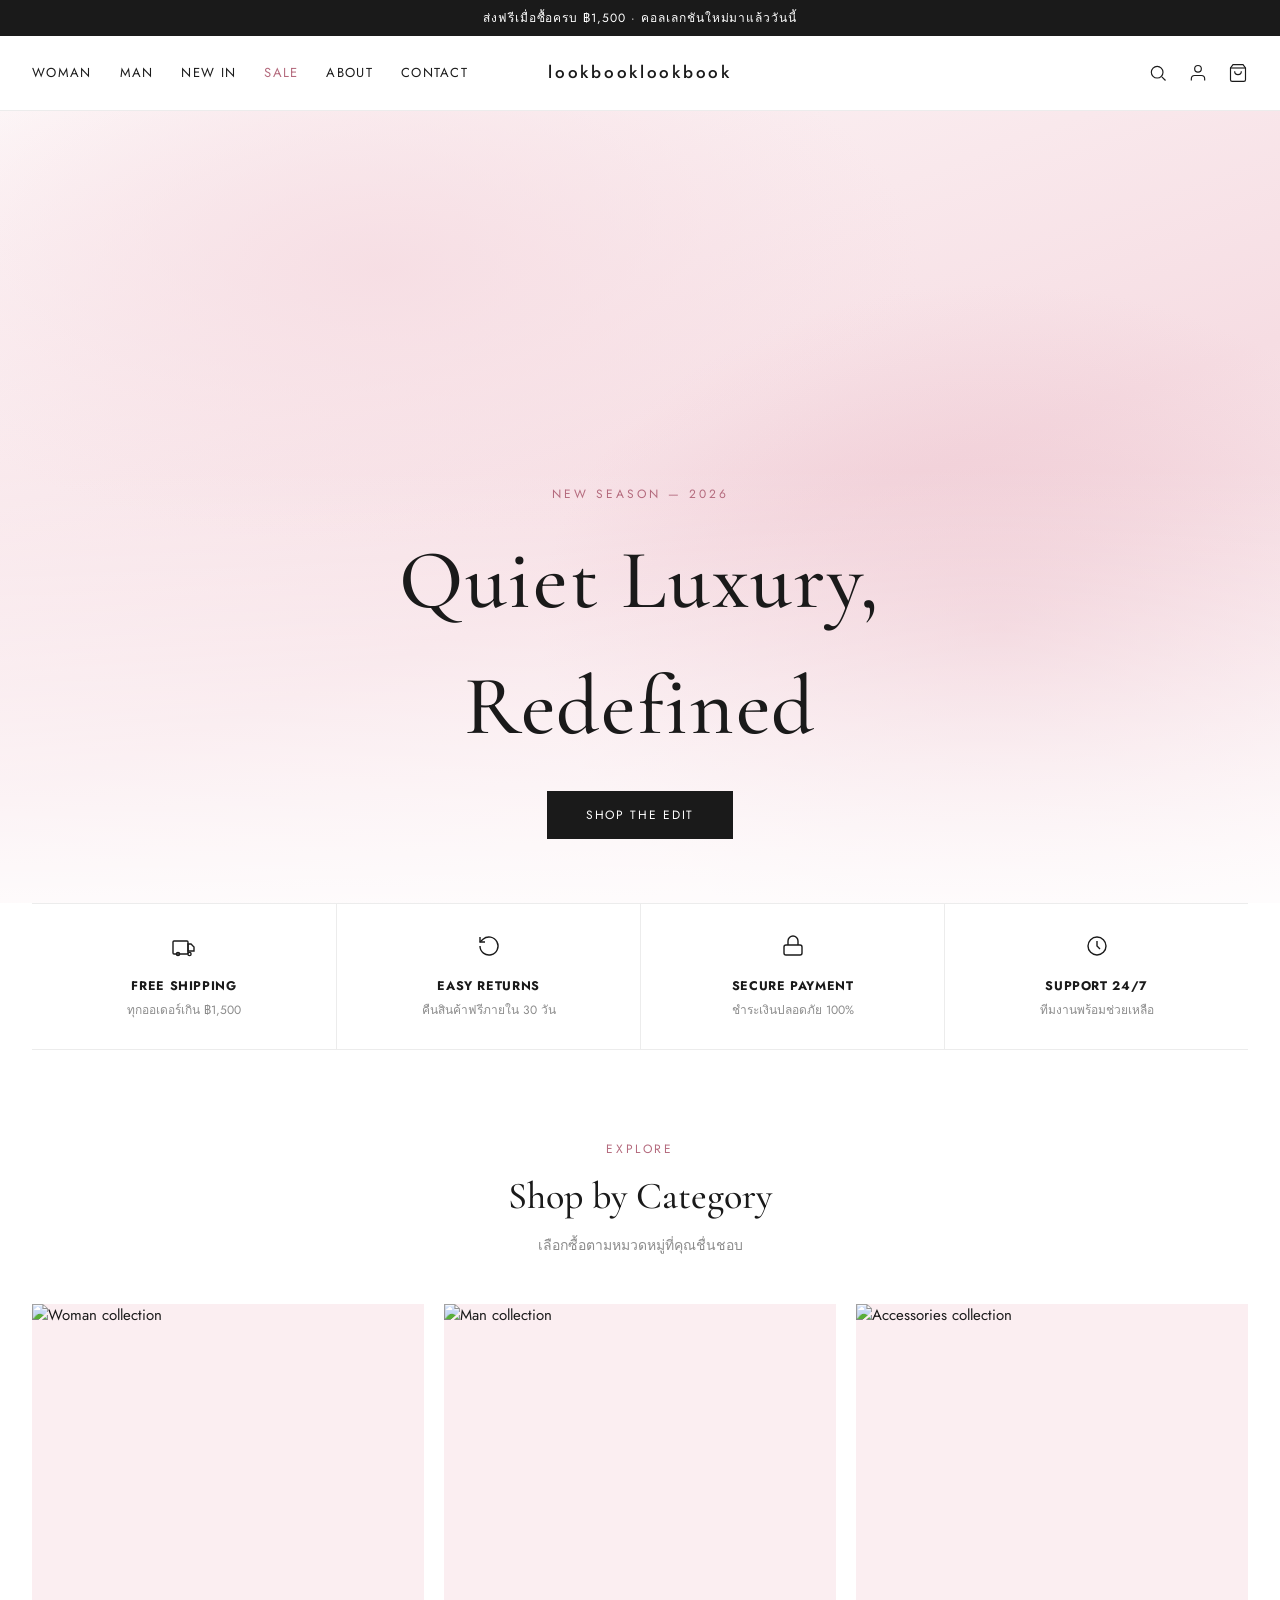
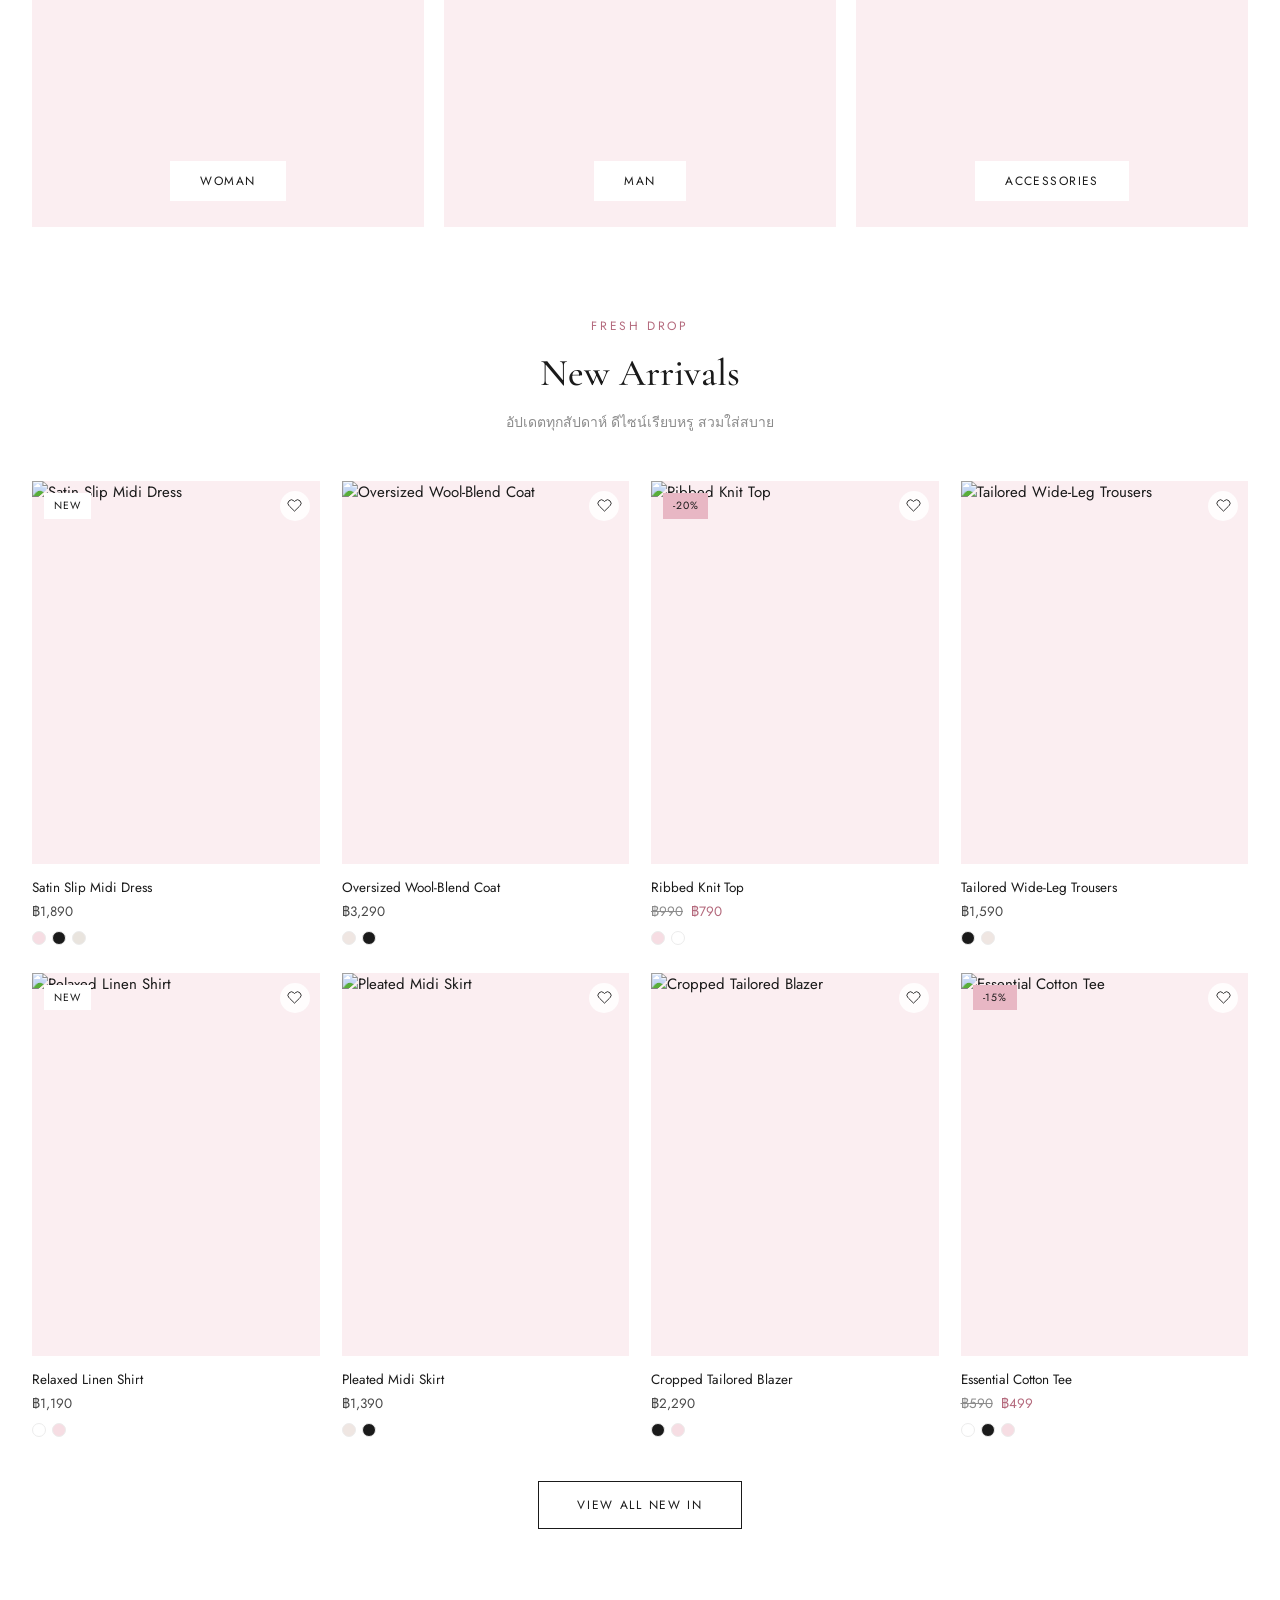
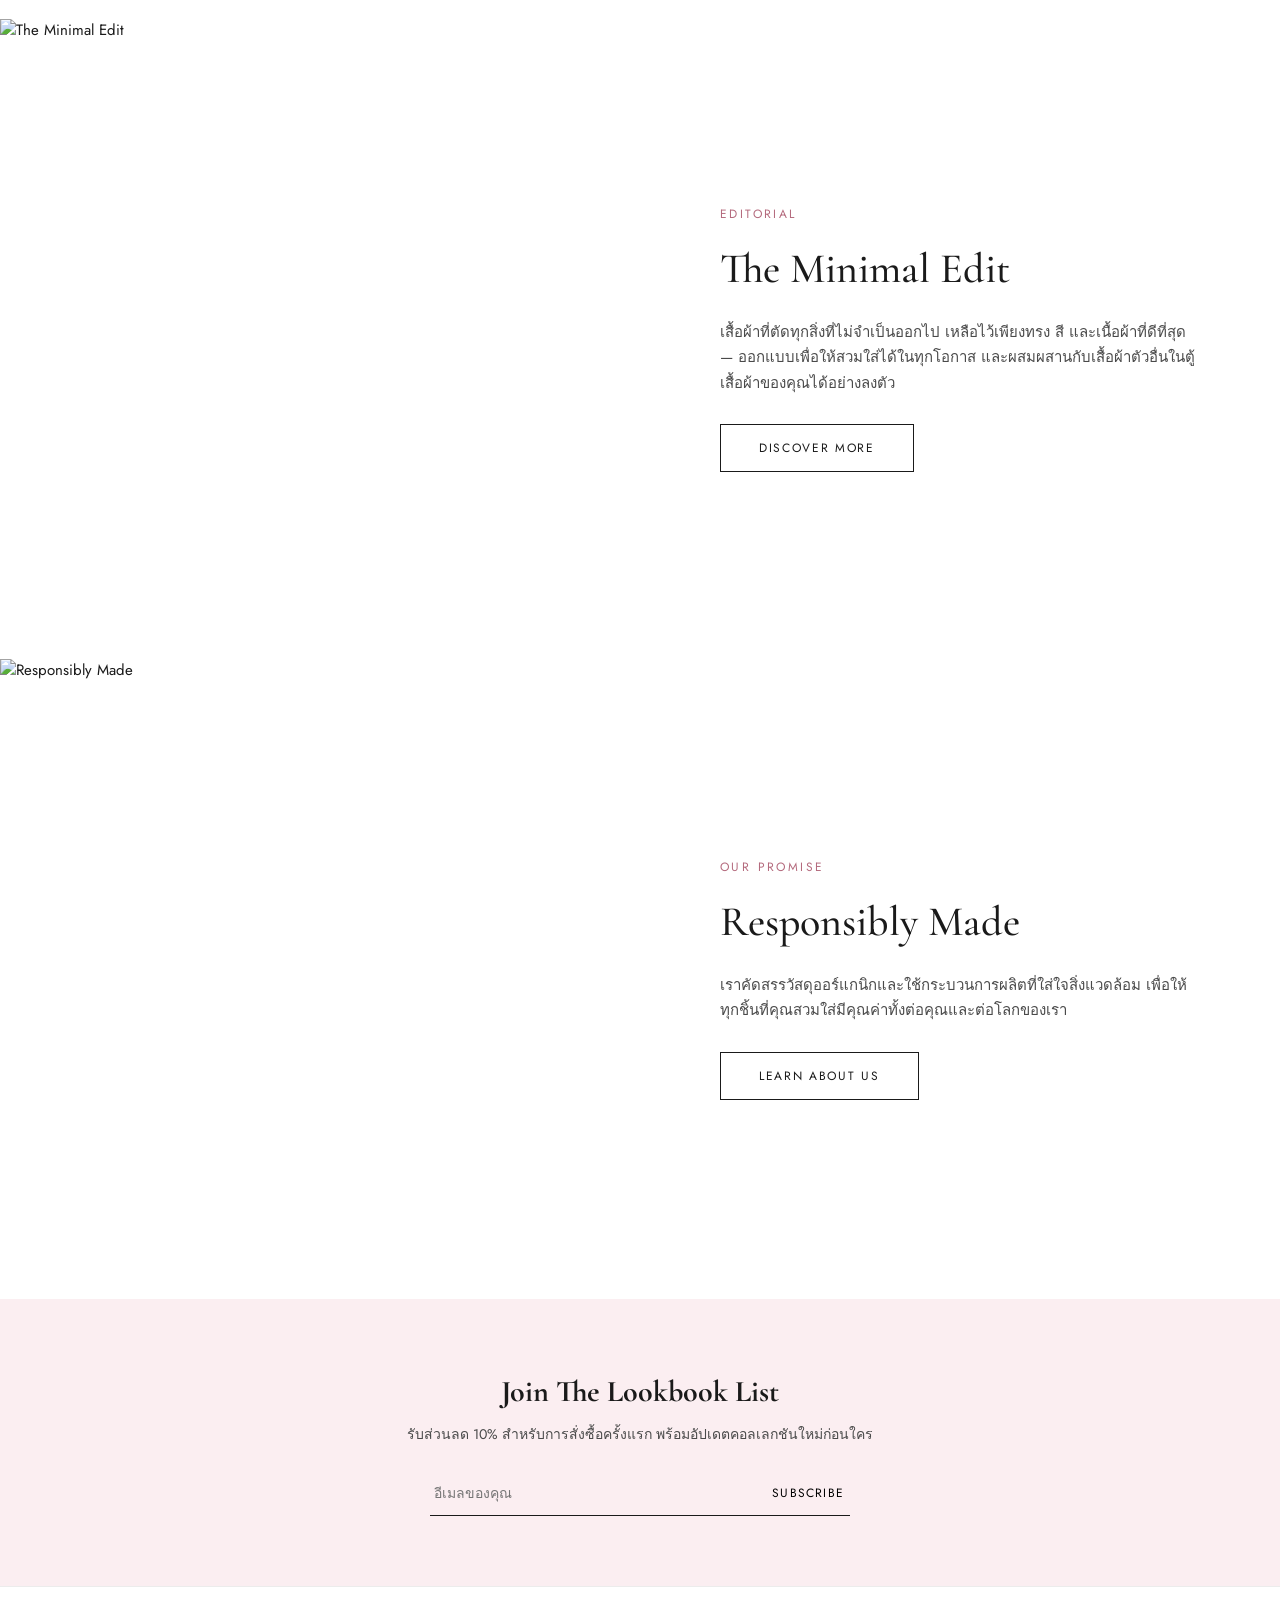
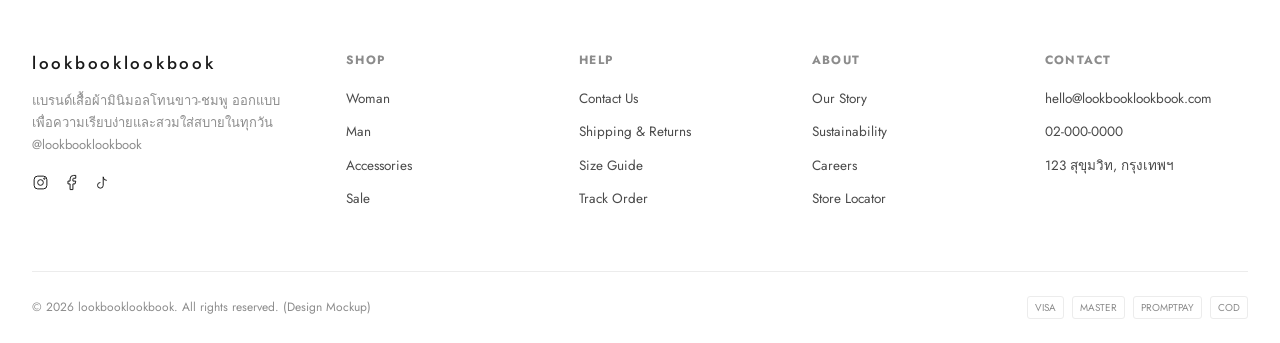
==== index.html @ 577a35c1 "lookbooklookbook — minimal white/pink storefront mockup หน้าแรก, รายการสินค้าพร้อมตัวกรอง, รายละเอีย" ====
<!DOCTYPE html>
<html lang="th">
<head>
<meta charset="UTF-8">
<meta name="viewport" content="width=device-width, initial-scale=1.0">
<title>lookbooklookbook — Effortless Minimal Fashion</title>
<meta name="description" content="lookbooklookbook — เสื้อผ้ามินิมอล โทนขาว-ชมพู แรงบันดาลใจจากดีไซน์ระดับโลก คอลเลกชันใหม่ทุกฤดูกาล">
<link rel="icon" href="data:image/svg+xml,<svg xmlns=%22http://www.w3.org/2000/svg%22 viewBox=%220 0 100 100%22><text y=%22.9em%22 font-size=%2290%22>🌸</text></svg>">
<link rel="preconnect" href="https://fonts.googleapis.com">
<link rel="preconnect" href="https://fonts.gstatic.com" crossorigin>
<link href="https://fonts.googleapis.com/css2?family=Cormorant+Garamond:wght@500;600&family=Jost:wght@300;400;500;600&display=swap" rel="stylesheet">
<link rel="stylesheet" href="css/style.css">
</head>
<body>

<div data-layout-header></div>

<!-- ================= HERO ================= -->
<section class="hero">
  <div class="hero-media"></div>
  <div class="hero-content container">
    <div class="hero-eyebrow">New Season — 2026</div>
    <h1 class="hero-title">Quiet Luxury,<br>Redefined</h1>
    <a href="shop.html?cat=new" class="btn btn-fill">Shop The Edit</a>
  </div>
</section>

<!-- ================= TRUST STRIP ================= -->
<div class="container">
  <div class="trust-strip">
    <div class="trust-item">
      <svg class="icon" viewBox="0 0 24 24"><rect x="1" y="7" width="15" height="13" rx="1"/><path d="M16 10h3l3 3v4h-6z"/><circle cx="6" cy="20" r="1.6"/><circle cx="17.5" cy="20" r="1.6"/></svg>
      <h5>Free Shipping</h5>
      <p>ทุกออเดอร์เกิน ฿1,500</p>
    </div>
    <div class="trust-item">
      <svg class="icon" viewBox="0 0 24 24"><path d="M3 12a9 9 0 1 0 3-6.7L3 8"/><path d="M3 3v5h5"/></svg>
      <h5>Easy Returns</h5>
      <p>คืนสินค้าฟรีภายใน 30 วัน</p>
    </div>
    <div class="trust-item">
      <svg class="icon" viewBox="0 0 24 24"><rect x="3" y="11" width="18" height="10" rx="2"/><path d="M7 11V7a5 5 0 0 1 10 0v4"/></svg>
      <h5>Secure Payment</h5>
      <p>ชำระเงินปลอดภัย 100%</p>
    </div>
    <div class="trust-item">
      <svg class="icon" viewBox="0 0 24 24"><circle cx="12" cy="12" r="9"/><path d="M12 7v5l3 3"/></svg>
      <h5>Support 24/7</h5>
      <p>ทีมงานพร้อมช่วยเหลือ</p>
    </div>
  </div>
</div>

<!-- ================= CATEGORY TILES ================= -->
<section class="section">
  <div class="container">
    <div class="section-head">
      <div class="eyebrow">Explore</div>
      <h2>Shop by Category</h2>
      <p>เลือกซื้อตามหมวดหมู่ที่คุณชื่นชอบ</p>
    </div>
    <div class="tiles">
      <a href="shop.html?cat=woman" class="tile">
        <img src="https://placehold.co/700x900/fbeef1/1a1a1a?text=WOMAN" alt="Woman collection">
        <div class="tile-label"><span>Woman</span></div>
      </a>
      <a href="shop.html?cat=man" class="tile">
        <img src="https://placehold.co/700x900/f2f2f2/1a1a1a?text=MAN" alt="Man collection">
        <div class="tile-label"><span>Man</span></div>
      </a>
      <a href="shop.html?cat=accessories" class="tile">
        <img src="https://placehold.co/700x900/f6dde3/1a1a1a?text=ACCESSORIES" alt="Accessories collection">
        <div class="tile-label"><span>Accessories</span></div>
      </a>
    </div>
  </div>
</section>

<!-- ================= NEW ARRIVALS ================= -->
<section class="section" style="padding-top:0;">
  <div class="container">
    <div class="section-head">
      <div class="eyebrow">Fresh Drop</div>
      <h2>New Arrivals</h2>
      <p>อัปเดตทุกสัปดาห์ ดีไซน์เรียบหรู สวมใส่สบาย</p>
    </div>
    <div class="grid" data-home-grid></div>
    <div style="text-align:center; margin-top:44px;">
      <a href="shop.html?cat=new" class="btn">View All New In</a>
    </div>
  </div>
</section>

<!-- ================= EDITORIAL SPLIT ================= -->
<section class="split">
  <img src="https://placehold.co/900x1200/fbeef1/1a1a1a?text=The+Minimal+Edit" alt="The Minimal Edit">
  <div class="split-text">
    <div class="eyebrow">Editorial</div>
    <h2>The Minimal Edit</h2>
    <p>เสื้อผ้าที่ตัดทุกสิ่งที่ไม่จำเป็นออกไป เหลือไว้เพียงทรง สี และเนื้อผ้าที่ดีที่สุด — ออกแบบเพื่อให้สวมใส่ได้ในทุกโอกาส และผสมผสานกับเสื้อผ้าตัวอื่นในตู้เสื้อผ้าของคุณได้อย่างลงตัว</p>
    <a href="shop.html?cat=bestsellers" class="btn">Discover More</a>
  </div>
</section>

<section class="split reverse">
  <img src="https://placehold.co/900x1200/f2f2f2/1a1a1a?text=Responsibly+Made" alt="Responsibly Made">
  <div class="split-text">
    <div class="eyebrow">Our Promise</div>
    <h2>Responsibly Made</h2>
    <p>เราคัดสรรวัสดุออร์แกนิกและใช้กระบวนการผลิตที่ใส่ใจสิ่งแวดล้อม เพื่อให้ทุกชิ้นที่คุณสวมใส่มีคุณค่าทั้งต่อคุณและต่อโลกของเรา</p>
    <a href="about.html" class="btn">Learn About Us</a>
  </div>
</section>

<div data-layout-footer></div>

<script src="js/products.js"></script>
<script src="js/layout.js"></script>
<script src="js/main.js"></script>
<script>
  document.querySelector('[data-home-grid]').innerHTML =
    PRODUCTS.slice(0, 8).map(productCardHTML).join('');
</script>
</body>
</html>
---- css/style.css ----
/* ============================================
   MUSE — minimal clothing store (Zara-inspired)
   Palette: white / blush pink, minimal type
   ============================================ */

:root {
  --white: #ffffff;
  --ink: #1a1a1a;
  --ink-soft: #4a4a4a;
  --gray: #8c8c8c;
  --line: #ececec;
  --blush: #f6dde3;
  --blush-soft: #fbeef1;
  --blush-deep: #e8b7c4;
  --blush-text: #b46a7d;
  --max: 1440px;

  --font: 'Jost', 'Helvetica Neue', Arial, sans-serif;
  --font-serif: 'Cormorant Garamond', Georgia, serif;
}

* { box-sizing: border-box; margin: 0; padding: 0; }

html { scroll-behavior: smooth; }

body {
  font-family: var(--font);
  color: var(--ink);
  background: var(--white);
  -webkit-font-smoothing: antialiased;
  font-size: 15px;
  line-height: 1.5;
}

a { color: inherit; text-decoration: none; }
ul { list-style: none; }
img { max-width: 100%; display: block; }
button { font-family: inherit; cursor: pointer; border: none; background: none; }
input { font-family: inherit; }

.container {
  max-width: var(--max);
  margin: 0 auto;
  padding: 0 32px;
}

/* ---------- Announcement bar ---------- */
.announce {
  background: var(--ink);
  color: var(--white);
  text-align: center;
  font-size: 12px;
  letter-spacing: 0.08em;
  padding: 9px 12px;
  text-transform: uppercase;
}

/* ---------- Header ---------- */
.header {
  position: sticky;
  top: 0;
  z-index: 100;
  background: var(--white);
  border-bottom: 1px solid var(--line);
}

.header-inner {
  max-width: var(--max);
  margin: 0 auto;
  padding: 0 32px;
  display: grid;
  grid-template-columns: 1fr auto 1fr;
  align-items: center;
  height: 74px;
}

.nav-main {
  display: flex;
  gap: 28px;
}

.nav-main > li { position: relative; }

.nav-main a.nav-link {
  font-size: 13px;
  letter-spacing: 0.1em;
  text-transform: uppercase;
  padding: 8px 0;
  display: inline-block;
  position: relative;
}

.nav-main a.nav-link::after {
  content: '';
  position: absolute;
  left: 0; right: 0; bottom: 2px;
  height: 1px;
  background: var(--ink);
  transform: scaleX(0);
  transition: transform .25s ease;
}

.nav-main a.nav-link:hover::after { transform: scaleX(1); }

.logo {
  font-family: var(--font);
  font-size: 17px;
  letter-spacing: 0.16em;
  text-align: center;
  font-weight: 500;
  text-transform: lowercase;
  white-space: nowrap;
}

.header-icons {
  display: flex;
  justify-content: flex-end;
  align-items: center;
  gap: 20px;
}

.header-icons button, .header-icons a {
  display: flex;
  align-items: center;
  position: relative;
}

.icon { width: 20px; height: 20px; stroke: var(--ink); fill: none; stroke-width: 1.4; }

.bag-count {
  position: absolute;
  top: -7px; right: -9px;
  background: var(--blush-deep);
  color: var(--ink);
  font-size: 10px;
  width: 16px; height: 16px;
  border-radius: 50%;
  display: flex; align-items: center; justify-content: center;
  font-weight: 600;
}

.hamburger { display: none; }

/* Mega menu */
.mega {
  position: absolute;
  top: 100%;
  left: 50%;
  transform: translateX(-50%);
  background: var(--white);
  border: 1px solid var(--line);
  border-top: none;
  box-shadow: 0 12px 24px rgba(0,0,0,0.05);
  padding: 28px 36px;
  min-width: 480px;
  display: none;
  gap: 40px;
  grid-template-columns: repeat(2, auto);
}

.nav-main > li:hover .mega { display: grid; }

.mega-col h4 {
  font-size: 11px;
  letter-spacing: 0.12em;
  color: var(--gray);
  margin-bottom: 14px;
  text-transform: uppercase;
}

.mega-col li { margin-bottom: 10px; }
.mega-col a { font-size: 13.5px; }
.mega-col a:hover { color: var(--blush-text); }

/* ---------- Mobile nav drawer ---------- */
.drawer-overlay {
  position: fixed; inset: 0;
  background: rgba(0,0,0,0.35);
  z-index: 200;
  opacity: 0; pointer-events: none;
  transition: opacity .3s ease;
}
.drawer-overlay.open { opacity: 1; pointer-events: auto; }

.drawer {
  position: fixed; top: 0; left: 0; bottom: 0;
  width: 300px;
  background: var(--white);
  z-index: 201;
  transform: translateX(-100%);
  transition: transform .3s ease;
  padding: 24px;
  overflow-y: auto;
}
.drawer.open { transform: translateX(0); }

.drawer-close { float: right; font-size: 22px; }

.drawer h3 {
  font-size: 15px;
  letter-spacing: 0.1em;
  text-transform: uppercase;
  margin: 22px 0 10px;
}
.drawer a { display: block; padding: 8px 0; font-size: 14px; }
.drawer .drawer-sub a { padding-left: 12px; color: var(--ink-soft); font-size: 13px; }

/* ---------- Hero ---------- */
.hero {
  position: relative;
  height: 88vh;
  min-height: 560px;
  background: linear-gradient(180deg, var(--blush-soft) 0%, var(--white) 100%);
  display: flex;
  align-items: flex-end;
  overflow: hidden;
}

.hero-media {
  position: absolute; inset: 0;
  background:
    radial-gradient(ellipse 60% 50% at 30% 20%, rgba(246,221,227,0.9), transparent 70%),
    radial-gradient(ellipse 50% 60% at 78% 65%, rgba(232,183,196,0.55), transparent 72%),
    linear-gradient(160deg, #fdf7f8 0%, #f6dde3 55%, #fbeef1 100%);
}

.hero-media::after {
  content: '';
  position: absolute; inset: 0;
  background: linear-gradient(0deg, rgba(255,255,255,0.85) 0%, rgba(255,255,255,0) 55%);
}

.hero-content {
  position: relative;
  z-index: 2;
  width: 100%;
  text-align: center;
  padding-bottom: 64px;
}

.hero-eyebrow {
  font-size: 12px;
  letter-spacing: 0.25em;
  text-transform: uppercase;
  color: var(--blush-text);
  margin-bottom: 14px;
}

.hero-title {
  font-family: var(--font-serif);
  font-size: clamp(40px, 7vw, 84px);
  font-weight: 500;
  letter-spacing: 0.02em;
  margin-bottom: 22px;
}

.btn {
  display: inline-block;
  padding: 14px 38px;
  font-size: 12px;
  letter-spacing: 0.14em;
  text-transform: uppercase;
  border: 1px solid var(--ink);
  transition: all .25s ease;
}
.btn:hover { background: var(--ink); color: var(--white); }

.btn-fill {
  background: var(--ink);
  color: var(--white);
}
.btn-fill:hover { background: var(--blush-text); border-color: var(--blush-text); }

.btn-block { display: block; width: 100%; text-align: center; }

/* ---------- Section headers ---------- */
.section {
  padding: 90px 0;
}
.section-tight { padding: 50px 0; }

.section-head {
  text-align: center;
  margin-bottom: 48px;
}
.section-head .eyebrow {
  font-size: 12px;
  letter-spacing: 0.22em;
  color: var(--blush-text);
  text-transform: uppercase;
  margin-bottom: 10px;
}
.section-head h2 {
  font-family: var(--font-serif);
  font-size: 38px;
  font-weight: 500;
}
.section-head p { color: var(--gray); margin-top: 10px; font-size: 14px; }

/* ---------- Category tiles ---------- */
.tiles {
  display: grid;
  grid-template-columns: repeat(3, 1fr);
  gap: 20px;
}

.tile {
  position: relative;
  aspect-ratio: 3/4;
  overflow: hidden;
  background: var(--blush-soft);
}
.tile img { width: 100%; height: 100%; object-fit: cover; transition: transform .6s ease; }
.tile:hover img { transform: scale(1.06); }

.tile-label {
  position: absolute;
  left: 0; right: 0; bottom: 26px;
  text-align: center;
  z-index: 2;
}
.tile-label span {
  background: var(--white);
  padding: 11px 30px;
  font-size: 12px;
  letter-spacing: 0.12em;
  text-transform: uppercase;
  display: inline-block;
}

/* ---------- Product grid ---------- */
.grid {
  display: grid;
  grid-template-columns: repeat(4, 1fr);
  gap: 28px 22px;
}

.card { cursor: pointer; }

.card-img {
  position: relative;
  aspect-ratio: 3/4;
  background: var(--blush-soft);
  overflow: hidden;
  margin-bottom: 14px;
}
.card-img img { width: 100%; height: 100%; object-fit: cover; transition: opacity .4s ease, transform .5s ease; }
.card-img img.img-alt { position: absolute; inset: 0; opacity: 0; }
.card:hover .card-img img.img-alt { opacity: 1; }
.card:hover .card-img img.img-main { transform: scale(1.04); }

.card-tag {
  position: absolute;
  top: 12px; left: 12px;
  background: var(--white);
  font-size: 10.5px;
  letter-spacing: 0.08em;
  padding: 5px 10px;
  text-transform: uppercase;
  z-index: 2;
}
.card-tag.sale { background: var(--blush-deep); }

.card-wish {
  position: absolute;
  top: 10px; right: 10px;
  width: 30px; height: 30px;
  background: rgba(255,255,255,0.85);
  border-radius: 50%;
  display: flex; align-items: center; justify-content: center;
  z-index: 2;
}
.card-wish .icon { width: 15px; height: 15px; }

.card-name { font-size: 13.5px; margin-bottom: 4px; }
.card-price { font-size: 13.5px; color: var(--ink-soft); }
.card-price .was { text-decoration: line-through; color: var(--gray); margin-right: 8px; }
.card-price .now { color: var(--blush-text); }

.card-swatches { display: flex; gap: 6px; margin-top: 8px; }
.swatch {
  width: 14px; height: 14px;
  border-radius: 50%;
  border: 1px solid var(--line);
}

/* ---------- Filter bar ---------- */
.shop-head {
  display: flex;
  align-items: center;
  justify-content: space-between;
  padding: 34px 0 22px;
  border-bottom: 1px solid var(--line);
  margin-bottom: 34px;
}
.shop-head h1 {
  font-family: var(--font-serif);
  font-size: 34px;
  font-weight: 500;
}
.shop-head .count { color: var(--gray); font-size: 13px; margin-top: 4px; }

.shop-layout {
  display: grid;
  grid-template-columns: 220px 1fr;
  gap: 44px;
}

.filter-group { margin-bottom: 30px; }
.filter-group h4 {
  font-size: 12px;
  letter-spacing: 0.1em;
  text-transform: uppercase;
  margin-bottom: 14px;
  display: flex;
  justify-content: space-between;
  align-items: center;
}
.filter-group label {
  display: flex;
  align-items: center;
  gap: 9px;
  font-size: 13.5px;
  color: var(--ink-soft);
  padding: 6px 0;
  cursor: pointer;
}
.filter-group input[type="checkbox"] { width: 14px; height: 14px; accent-color: var(--ink); }

.sort-row {
  display: flex;
  justify-content: flex-end;
  margin-bottom: 22px;
  font-size: 13px;
  color: var(--gray);
}
.sort-row select {
  border: none;
  font-family: inherit;
  font-size: 13px;
  color: var(--ink);
  background: transparent;
}

/* ---------- Editorial / banner split ---------- */
.split {
  display: grid;
  grid-template-columns: 1fr 1fr;
  align-items: center;
  gap: 0;
}
.split img { width: 100%; height: 640px; object-fit: cover; }
.split-text { padding: 60px 80px; }
.split-text .eyebrow { color: var(--blush-text); font-size: 12px; letter-spacing: 0.2em; text-transform: uppercase; margin-bottom: 14px; }
.split-text h2 { font-family: var(--font-serif); font-size: 42px; font-weight: 500; margin-bottom: 20px; }
.split-text p { color: var(--ink-soft); margin-bottom: 28px; line-height: 1.7; }

.split.reverse { grid-template-columns: 1fr 1fr; }
.split.reverse .split-text { order: 2; }

/* ---------- Newsletter ---------- */
.newsletter {
  background: var(--blush-soft);
  padding: 70px 0;
  text-align: center;
}
.newsletter h3 { font-family: var(--font-serif); font-size: 30px; margin-bottom: 10px; }
.newsletter p { color: var(--ink-soft); margin-bottom: 26px; font-size: 14px; }
.newsletter-form {
  display: flex;
  max-width: 420px;
  margin: 0 auto;
  border-bottom: 1px solid var(--ink);
}
.newsletter-form input {
  flex: 1;
  border: none;
  background: transparent;
  padding: 12px 4px;
  font-size: 14px;
  outline: none;
}
.newsletter-form button {
  font-size: 12px;
  letter-spacing: 0.1em;
  text-transform: uppercase;
  padding: 12px 6px;
}

/* ---------- Footer ---------- */
.footer {
  border-top: 1px solid var(--line);
  padding: 64px 0 24px;
}
.footer-grid {
  display: grid;
  grid-template-columns: 1.4fr repeat(4, 1fr);
  gap: 30px;
  margin-bottom: 50px;
}
.footer-brand .logo { text-align: left; margin-bottom: 14px; }
.footer-brand p { color: var(--gray); font-size: 13px; line-height: 1.7; max-width: 260px; }
.footer-social { display: flex; gap: 14px; margin-top: 18px; }
.footer-social .icon { width: 17px; height: 17px; }

.footer h5 {
  font-size: 12px;
  letter-spacing: 0.1em;
  text-transform: uppercase;
  margin-bottom: 18px;
  color: var(--gray);
}
.footer li { margin-bottom: 11px; }
.footer a { font-size: 13.5px; color: var(--ink-soft); }
.footer a:hover { color: var(--ink); }

.footer-bottom {
  display: flex;
  justify-content: space-between;
  align-items: center;
  padding-top: 24px;
  border-top: 1px solid var(--line);
  font-size: 12px;
  color: var(--gray);
}
.footer-bottom .payments { display: flex; gap: 8px; }
.footer-bottom .payments span {
  border: 1px solid var(--line);
  border-radius: 3px;
  padding: 3px 7px;
  font-size: 10px;
}

/* ---------- Breadcrumb ---------- */
.breadcrumb {
  padding: 20px 0;
  font-size: 12px;
  color: var(--gray);
  letter-spacing: 0.03em;
}
.breadcrumb a:hover { color: var(--ink); }
.breadcrumb span { margin: 0 6px; }

/* ---------- Product detail ---------- */
.pdp {
  display: grid;
  grid-template-columns: 84px 1fr 460px;
  gap: 20px;
  padding-bottom: 90px;
}

.pdp-thumbs { display: flex; flex-direction: column; gap: 10px; }
.pdp-thumbs img {
  aspect-ratio: 3/4;
  object-fit: cover;
  cursor: pointer;
  opacity: 0.55;
  border: 1px solid transparent;
}
.pdp-thumbs img.active { opacity: 1; border-color: var(--ink); }

.pdp-main-img { background: var(--blush-soft); aspect-ratio: 3/4; overflow: hidden; }
.pdp-main-img img { width: 100%; height: 100%; object-fit: cover; }

.pdp-info { padding-top: 10px; }
.pdp-info .brand-tag { font-size: 12px; letter-spacing: 0.14em; color: var(--gray); text-transform: uppercase; margin-bottom: 10px; }
.pdp-info h1 { font-family: var(--font-serif); font-size: 30px; font-weight: 500; margin-bottom: 10px; }
.pdp-price { font-size: 18px; margin-bottom: 24px; }
.pdp-price .now { color: var(--blush-text); }
.pdp-price .was { text-decoration: line-through; color: var(--gray); margin-right: 10px; font-size: 15px; }

.pdp-block { margin-bottom: 26px; }
.pdp-block h4 {
  font-size: 12px; letter-spacing: 0.1em; text-transform: uppercase;
  margin-bottom: 12px; display: flex; justify-content: space-between;
}
.pdp-block h4 a { font-size: 11px; text-decoration: underline; color: var(--gray); text-transform: none; letter-spacing: 0; }

.color-options { display: flex; gap: 10px; }
.color-swatch {
  width: 34px; height: 34px; border-radius: 50%;
  border: 1px solid var(--line);
  cursor: pointer;
  position: relative;
}
.color-swatch.selected::after {
  content: ''; position: absolute; inset: -4px;
  border: 1px solid var(--ink); border-radius: 50%;
}

.size-options { display: grid; grid-template-columns: repeat(6, 1fr); gap: 8px; }
.size-btn {
  border: 1px solid var(--line);
  padding: 12px 0;
  text-align: center;
  font-size: 13px;
  cursor: pointer;
}
.size-btn:hover { border-color: var(--ink); }
.size-btn.selected { border-color: var(--ink); background: var(--ink); color: var(--white); }
.size-btn.disabled { color: var(--line); border-color: var(--line); text-decoration: line-through; cursor: not-allowed; }

.qty-row { display: flex; align-items: center; gap: 16px; margin-bottom: 20px; }
.qty-control { display: flex; align-items: center; border: 1px solid var(--line); }
.qty-control button { width: 36px; height: 40px; font-size: 15px; }
.qty-control span { width: 36px; text-align: center; font-size: 14px; }

.pdp-actions { display: flex; gap: 12px; margin-bottom: 30px; }
.pdp-actions .btn-fill { flex: 1; }
.icon-btn {
  width: 50px; height: 50px;
  border: 1px solid var(--ink);
  display: flex; align-items: center; justify-content: center;
}

.accordion-item { border-top: 1px solid var(--line); }
.accordion-item:last-child { border-bottom: 1px solid var(--line); }
.accordion-head {
  width: 100%;
  display: flex; justify-content: space-between; align-items: center;
  padding: 16px 2px;
  font-size: 13px; letter-spacing: 0.04em; text-transform: uppercase;
}
.accordion-head .plus { font-size: 16px; transition: transform .2s ease; }
.accordion-item.open .plus { transform: rotate(45deg); }
.accordion-body {
  max-height: 0;
  overflow: hidden;
  transition: max-height .3s ease;
  font-size: 13.5px;
  color: var(--ink-soft);
  line-height: 1.8;
}
.accordion-item.open .accordion-body { max-height: 260px; padding-bottom: 18px; }

/* ---------- Complete the look / related ---------- */
.related { padding: 70px 0 90px; border-top: 1px solid var(--line); }

/* ---------- Cart / Bag ---------- */
.bag-layout {
  display: grid;
  grid-template-columns: 1fr 380px;
  gap: 60px;
  padding-bottom: 100px;
}
.bag-item {
  display: grid;
  grid-template-columns: 110px 1fr auto;
  gap: 20px;
  padding: 24px 0;
  border-bottom: 1px solid var(--line);
}
.bag-item img { aspect-ratio: 3/4; object-fit: cover; background: var(--blush-soft); }
.bag-item-name { font-size: 14.5px; margin-bottom: 6px; }
.bag-item-meta { font-size: 12.5px; color: var(--gray); margin-bottom: 4px; }
.bag-item-price { font-size: 14px; margin-top: 10px; }
.bag-item-remove { font-size: 12px; text-decoration: underline; color: var(--gray); margin-top: 12px; display: inline-block; }

.summary-box { background: var(--blush-soft); padding: 30px; align-self: start; }
.summary-box h3 { font-family: var(--font-serif); font-size: 22px; margin-bottom: 22px; }
.summary-row { display: flex; justify-content: space-between; font-size: 13.5px; margin-bottom: 14px; color: var(--ink-soft); }
.summary-row.total { color: var(--ink); font-size: 16px; font-weight: 600; border-top: 1px solid var(--line); padding-top: 16px; margin-top: 6px; }
.promo-row { display: flex; gap: 8px; margin: 18px 0; }
.promo-row input { flex: 1; border: 1px solid var(--line); padding: 10px 12px; font-size: 12.5px; background: var(--white); }
.promo-row button { border: 1px solid var(--ink); padding: 0 16px; font-size: 11px; letter-spacing: 0.06em; text-transform: uppercase; }

.empty-bag { text-align: center; padding: 100px 0; }
.empty-bag p { color: var(--gray); margin: 14px 0 26px; }

/* ---------- Trust strip ---------- */
.trust-strip {
  display: grid;
  grid-template-columns: repeat(4, 1fr);
  border-top: 1px solid var(--line);
  border-bottom: 1px solid var(--line);
}
.trust-item {
  text-align: center;
  padding: 30px 20px;
  border-left: 1px solid var(--line);
}
.trust-item:first-child { border-left: none; }
.trust-item .icon { width: 24px; height: 24px; margin: 0 auto 12px; }
.trust-item h5 { font-size: 12.5px; letter-spacing: 0.05em; text-transform: uppercase; margin-bottom: 6px; }
.trust-item p { font-size: 12px; color: var(--gray); }

/* ---------- Page header (about/contact/lookbook) ---------- */
.page-header {
  text-align: center;
  padding: 70px 0 50px;
}
.page-header .eyebrow { color: var(--blush-text); font-size: 12px; letter-spacing: 0.2em; text-transform: uppercase; margin-bottom: 12px; }
.page-header h1 { font-family: var(--font-serif); font-size: 46px; font-weight: 500; }

.lookbook-grid {
  display: grid;
  grid-template-columns: repeat(3, 1fr);
  gap: 20px;
}
.lookbook-grid img { aspect-ratio: 3/4; object-fit: cover; }
.lookbook-grid .tall { grid-row: span 2; aspect-ratio: auto; height: 100%; }

.prose { max-width: 720px; margin: 0 auto; text-align: center; color: var(--ink-soft); line-height: 1.9; font-size: 15px; }
.prose + .prose { margin-top: 20px; }

.contact-grid {
  display: grid;
  grid-template-columns: 1fr 1fr;
  gap: 60px;
}
.form-field { margin-bottom: 20px; }
.form-field label { display: block; font-size: 12px; letter-spacing: 0.06em; text-transform: uppercase; margin-bottom: 8px; color: var(--gray); }
.form-field input, .form-field textarea {
  width: 100%;
  border: 1px solid var(--line);
  padding: 13px 14px;
  font-size: 14px;
  outline: none;
  font-family: inherit;
}
.form-field input:focus, .form-field textarea:focus { border-color: var(--ink); }
.faq-item { border-top: 1px solid var(--line); padding: 18px 0; }
.faq-item:last-child { border-bottom: 1px solid var(--line); }
.faq-item h4 { font-size: 14px; margin-bottom: 8px; }
.faq-item p { font-size: 13.5px; color: var(--gray); line-height: 1.7; }

/* ---------- Toast ---------- */
.toast {
  position: fixed;
  bottom: 30px; left: 50%;
  transform: translateX(-50%) translateY(20px);
  background: var(--ink);
  color: var(--white);
  padding: 14px 26px;
  font-size: 13px;
  letter-spacing: 0.03em;
  z-index: 300;
  opacity: 0;
  pointer-events: none;
  transition: all .3s ease;
}
.toast.show { opacity: 1; transform: translateX(-50%) translateY(0); }

/* ---------- Search overlay ---------- */
.search-overlay {
  position: fixed; inset: 0;
  background: rgba(255,255,255,0.98);
  z-index: 250;
  display: flex;
  align-items: flex-start;
  justify-content: center;
  padding-top: 140px;
  opacity: 0; pointer-events: none;
  transition: opacity .25s ease;
}
.search-overlay.open { opacity: 1; pointer-events: auto; }
.search-box { width: 100%; max-width: 640px; padding: 0 24px; }
.search-box input {
  width: 100%;
  border: none;
  border-bottom: 1px solid var(--ink);
  font-family: var(--font-serif);
  font-size: 30px;
  padding: 10px 0;
  outline: none;
  background: transparent;
}
.search-close { position: absolute; top: 30px; right: 40px; font-size: 26px; }
.search-suggest { margin-top: 30px; font-size: 13px; color: var(--gray); }
.search-suggest a { display: inline-block; margin: 6px 10px 6px 0; padding: 7px 16px; border: 1px solid var(--line); }

/* ---------- Responsive ---------- */
@media (max-width: 1100px) {
  .grid { grid-template-columns: repeat(3, 1fr); }
  .footer-grid { grid-template-columns: 1fr 1fr 1fr; }
  .pdp { grid-template-columns: 70px 1fr; }
  .pdp > .pdp-info { grid-column: 1 / -1; padding-top: 30px; }
}

@media (max-width: 860px) {
  .nav-main, .header-icons a.hide-mobile { display: none; }
  .hamburger { display: block; }
  .header-inner { grid-template-columns: auto 1fr auto; }
  .logo { font-size: 12.5px; letter-spacing: 0.1em; }
  .tiles { grid-template-columns: 1fr; }
  .grid { grid-template-columns: repeat(2, 1fr); gap: 20px 14px; }
  .split, .split.reverse { grid-template-columns: 1fr; }
  .split-text { padding: 40px 24px; }
  .split img { height: 380px; }
  .shop-layout { grid-template-columns: 1fr; }
  .filter-sidebar { display: none; }
  .bag-layout { grid-template-columns: 1fr; }
  .pdp { grid-template-columns: 1fr; }
  .pdp-thumbs { flex-direction: row; overflow-x: auto; }
  .pdp-thumbs img { width: 70px; flex: none; }
  .footer-grid { grid-template-columns: 1fr 1fr; }
  .trust-strip { grid-template-columns: repeat(2, 1fr); }
  .trust-item:nth-child(3) { border-left: none; }
  .lookbook-grid { grid-template-columns: 1fr 1fr; }
  .contact-grid { grid-template-columns: 1fr; gap: 30px; }
  .section-head h2 { font-size: 30px; }
  .hero-title { font-size: 44px; }
}
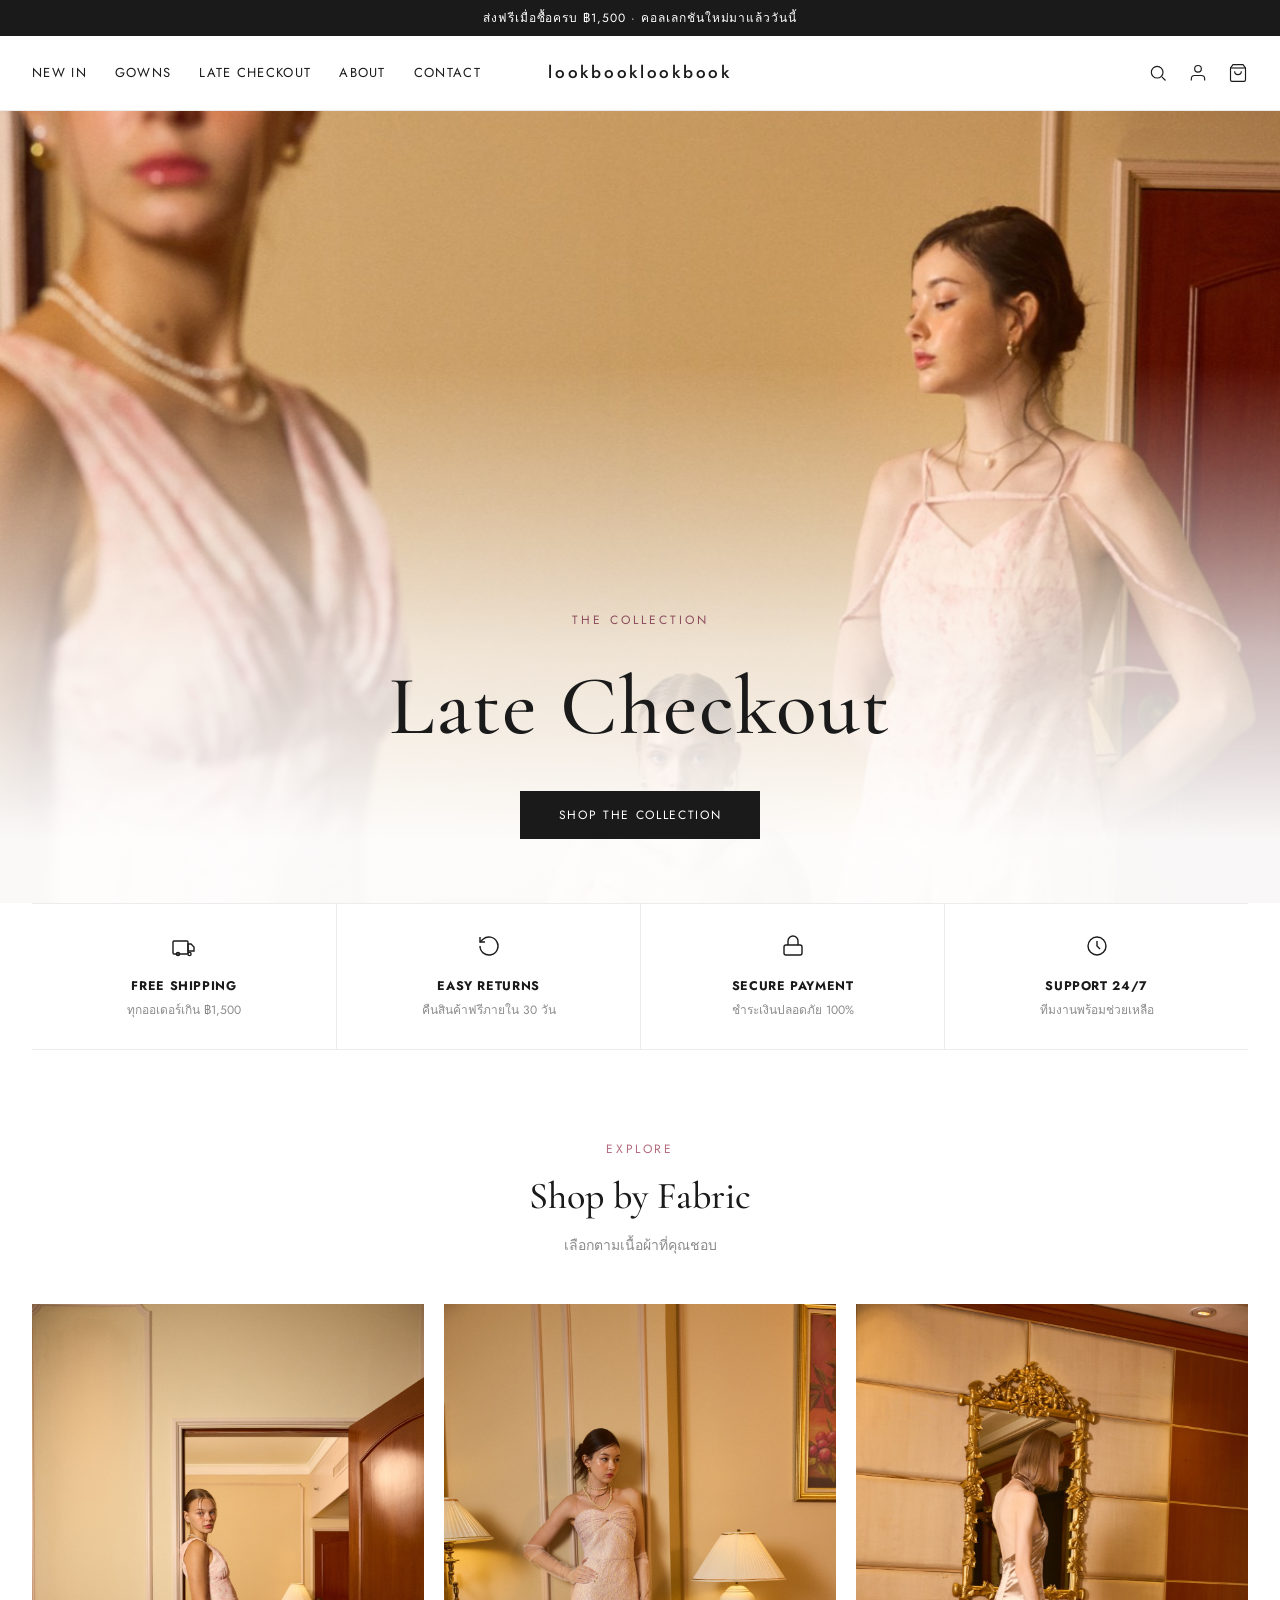
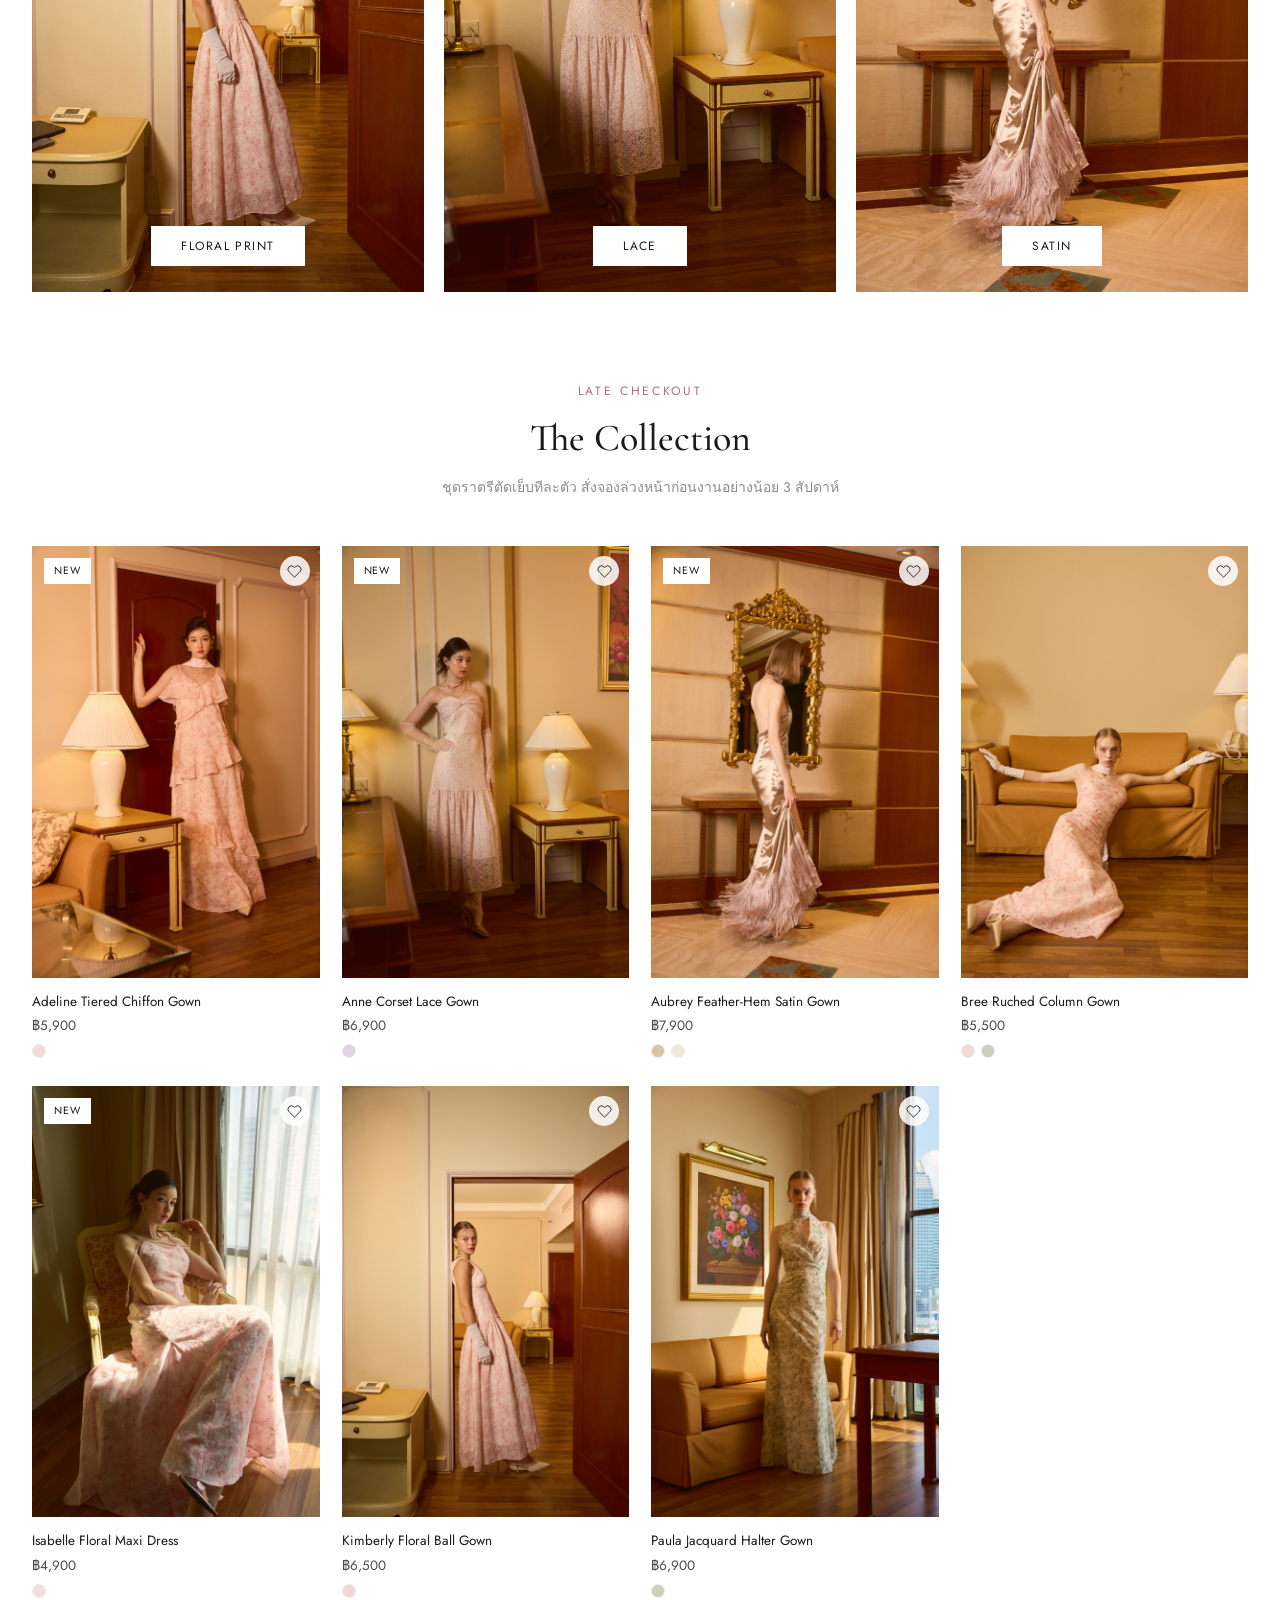
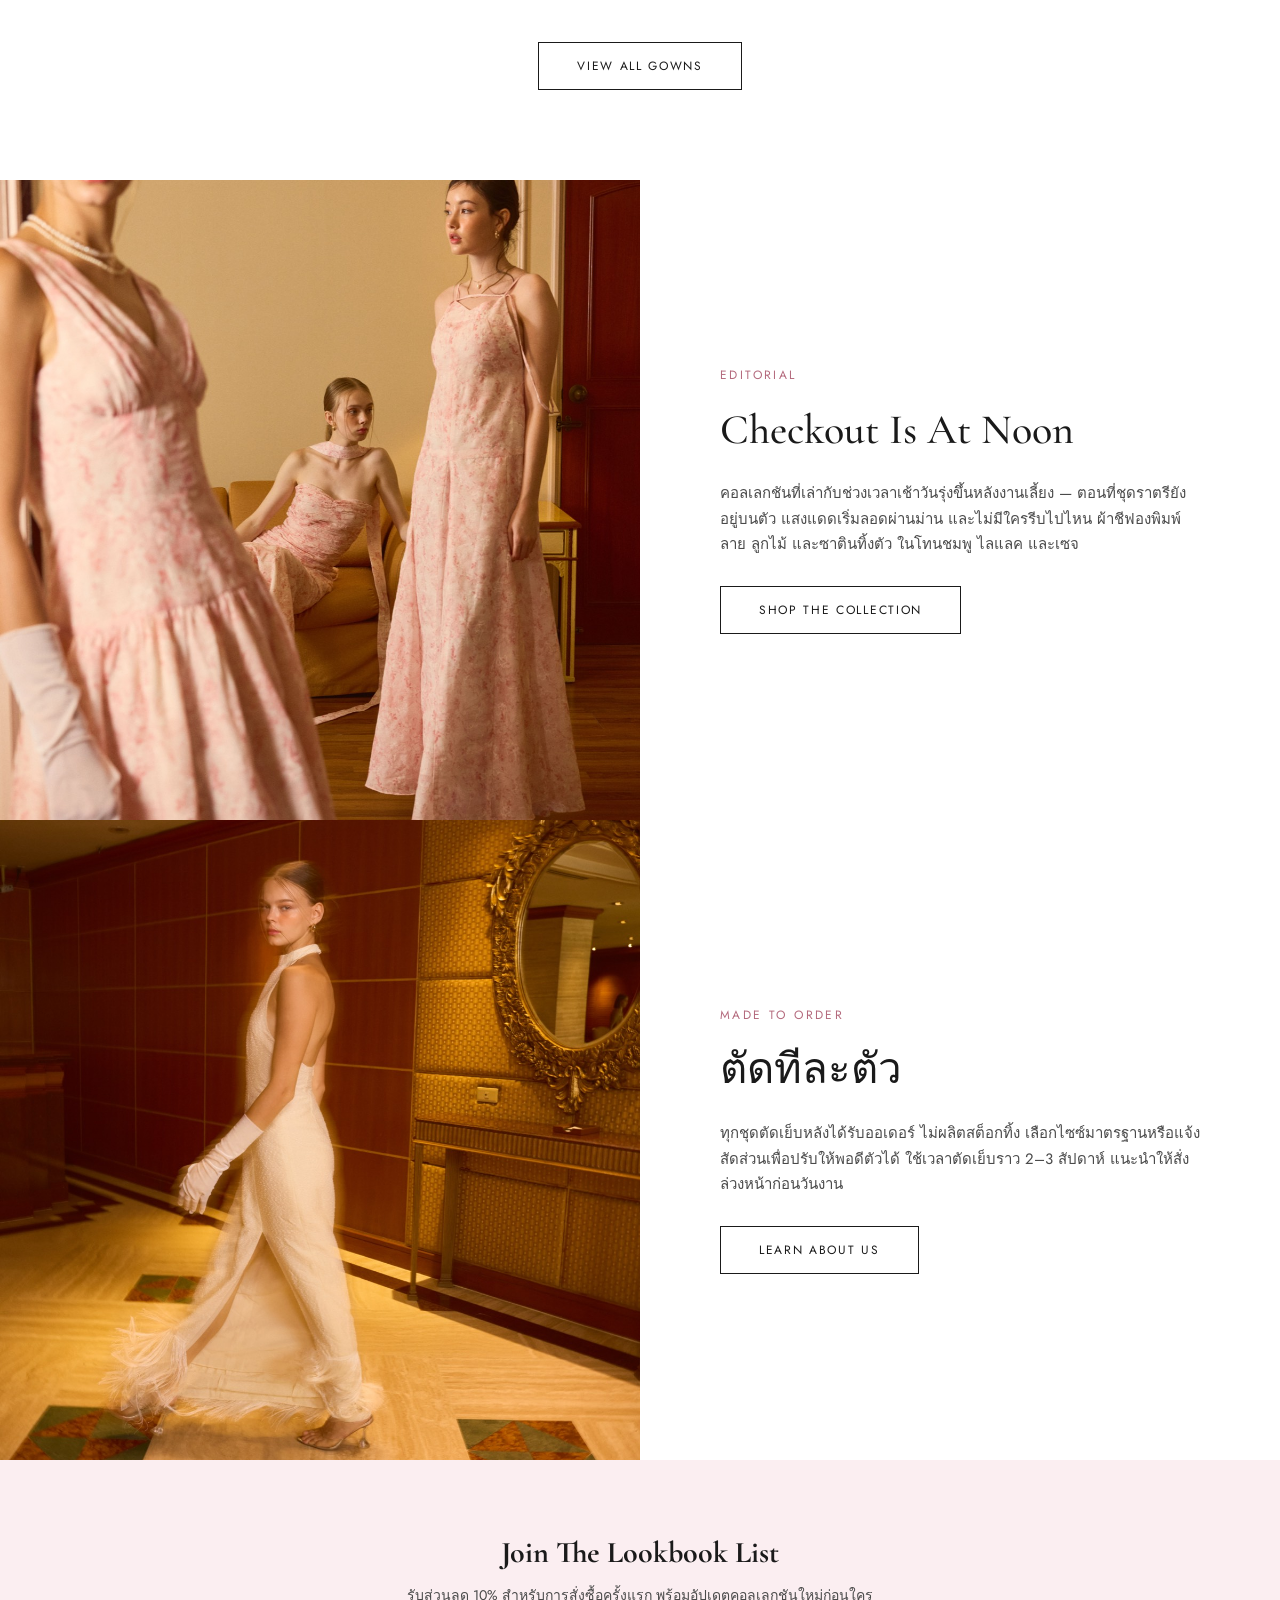
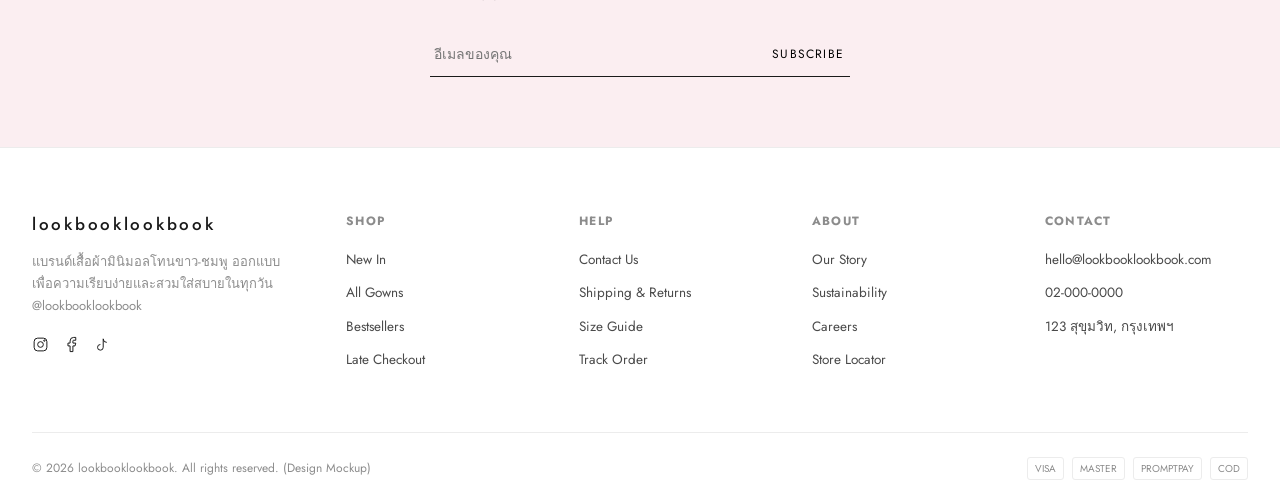
==== commit 1384a945: "Replace mockup catalogue with real Late Checkout collection - รูปจริง 38 รูป ย่อจาก 5350x8021 เป็น 1" ====
--- a/index.html
+++ b/index.html
@@ -19,9 +19,9 @@
 <section class="hero">
   <div class="hero-media"></div>
   <div class="hero-content container">
-    <div class="hero-eyebrow">New Season — 2026</div>
-    <h1 class="hero-title">Quiet Luxury,<br>Redefined</h1>
-    <a href="shop.html?cat=new" class="btn btn-fill">Shop The Edit</a>
+    <div class="hero-eyebrow">The Collection</div>
+    <h1 class="hero-title">Late Checkout</h1>
+    <a href="shop.html?cat=gowns" class="btn btn-fill">Shop The Collection</a>
   </div>
 </section>
 
@@ -56,21 +56,21 @@
   <div class="container">
     <div class="section-head">
       <div class="eyebrow">Explore</div>
-      <h2>Shop by Category</h2>
-      <p>เลือกซื้อตามหมวดหมู่ที่คุณชื่นชอบ</p>
+      <h2>Shop by Fabric</h2>
+      <p>เลือกตามเนื้อผ้าที่คุณชอบ</p>
     </div>
     <div class="tiles">
-      <a href="shop.html?cat=woman" class="tile">
-        <img src="https://placehold.co/700x900/fbeef1/1a1a1a?text=WOMAN" alt="Woman collection">
-        <div class="tile-label"><span>Woman</span></div>
+      <a href="shop.html?cat=floral" class="tile">
+        <img src="images/kimberly-pink-1.jpg" alt="Floral print gowns">
+        <div class="tile-label"><span>Floral Print</span></div>
       </a>
-      <a href="shop.html?cat=man" class="tile">
-        <img src="https://placehold.co/700x900/f2f2f2/1a1a1a?text=MAN" alt="Man collection">
-        <div class="tile-label"><span>Man</span></div>
+      <a href="shop.html?cat=lace" class="tile">
+        <img src="images/anne-lilac-1.jpg" alt="Lace gowns">
+        <div class="tile-label"><span>Lace</span></div>
       </a>
-      <a href="shop.html?cat=accessories" class="tile">
-        <img src="https://placehold.co/700x900/f6dde3/1a1a1a?text=ACCESSORIES" alt="Accessories collection">
-        <div class="tile-label"><span>Accessories</span></div>
+      <a href="shop.html?cat=satin" class="tile">
+        <img src="images/aubrey-metallic-1.jpg" alt="Satin gowns">
+        <div class="tile-label"><span>Satin</span></div>
       </a>
     </div>
   </div>
@@ -80,34 +80,34 @@
 <section class="section" style="padding-top:0;">
   <div class="container">
     <div class="section-head">
-      <div class="eyebrow">Fresh Drop</div>
-      <h2>New Arrivals</h2>
-      <p>อัปเดตทุกสัปดาห์ ดีไซน์เรียบหรู สวมใส่สบาย</p>
+      <div class="eyebrow">Late Checkout</div>
+      <h2>The Collection</h2>
+      <p>ชุดราตรีตัดเย็บทีละตัว สั่งจองล่วงหน้าก่อนงานอย่างน้อย 3 สัปดาห์</p>
     </div>
     <div class="grid" data-home-grid></div>
     <div style="text-align:center; margin-top:44px;">
-      <a href="shop.html?cat=new" class="btn">View All New In</a>
+      <a href="shop.html?cat=gowns" class="btn">View All Gowns</a>
     </div>
   </div>
 </section>
 
 <!-- ================= EDITORIAL SPLIT ================= -->
 <section class="split">
-  <img src="https://placehold.co/900x1200/fbeef1/1a1a1a?text=The+Minimal+Edit" alt="The Minimal Edit">
+  <img src="images/editorial-2.jpg" alt="Late Checkout campaign">
   <div class="split-text">
     <div class="eyebrow">Editorial</div>
-    <h2>The Minimal Edit</h2>
-    <p>เสื้อผ้าที่ตัดทุกสิ่งที่ไม่จำเป็นออกไป เหลือไว้เพียงทรง สี และเนื้อผ้าที่ดีที่สุด — ออกแบบเพื่อให้สวมใส่ได้ในทุกโอกาส และผสมผสานกับเสื้อผ้าตัวอื่นในตู้เสื้อผ้าของคุณได้อย่างลงตัว</p>
-    <a href="shop.html?cat=bestsellers" class="btn">Discover More</a>
+    <h2>Checkout Is At Noon</h2>
+    <p>คอลเลกชันที่เล่ากับช่วงเวลาเช้าวันรุ่งขึ้นหลังงานเลี้ยง — ตอนที่ชุดราตรียังอยู่บนตัว แสงแดดเริ่มลอดผ่านม่าน และไม่มีใครรีบไปไหน ผ้าชีฟองพิมพ์ลาย ลูกไม้ และซาตินทิ้งตัว ในโทนชมพู ไลแลค และเซจ</p>
+    <a href="shop.html?cat=gowns" class="btn">Shop The Collection</a>
   </div>
 </section>
 
 <section class="split reverse">
-  <img src="https://placehold.co/900x1200/f2f2f2/1a1a1a?text=Responsibly+Made" alt="Responsibly Made">
+  <img src="images/aubrey-pearl-2.jpg" alt="Made to order at lookbooklookbook">
   <div class="split-text">
-    <div class="eyebrow">Our Promise</div>
-    <h2>Responsibly Made</h2>
-    <p>เราคัดสรรวัสดุออร์แกนิกและใช้กระบวนการผลิตที่ใส่ใจสิ่งแวดล้อม เพื่อให้ทุกชิ้นที่คุณสวมใส่มีคุณค่าทั้งต่อคุณและต่อโลกของเรา</p>
+    <div class="eyebrow">Made To Order</div>
+    <h2>ตัดทีละตัว</h2>
+    <p>ทุกชุดตัดเย็บหลังได้รับออเดอร์ ไม่ผลิตสต็อกทิ้ง เลือกไซซ์มาตรฐานหรือแจ้งสัดส่วนเพื่อปรับให้พอดีตัวได้ ใช้เวลาตัดเย็บราว 2–3 สัปดาห์ แนะนำให้สั่งล่วงหน้าก่อนวันงาน</p>
     <a href="about.html" class="btn">Learn About Us</a>
   </div>
 </section>
--- a/css/style.css
+++ b/css/style.css
@@ -1,5 +1,5 @@
 /* ============================================
-   MUSE — minimal clothing store (Zara-inspired)
+   lookbooklookbook — minimal clothing store (Zara-inspired)
    Palette: white / blush pink, minimal type
    ============================================ */
 
@@ -218,16 +218,16 @@
 
 .hero-media {
   position: absolute; inset: 0;
-  background:
-    radial-gradient(ellipse 60% 50% at 30% 20%, rgba(246,221,227,0.9), transparent 70%),
-    radial-gradient(ellipse 50% 60% at 78% 65%, rgba(232,183,196,0.55), transparent 72%),
-    linear-gradient(160deg, #fdf7f8 0%, #f6dde3 55%, #fbeef1 100%);
+  background-color: var(--blush-soft);
+  background-image: url('../images/editorial-1.jpg');
+  background-size: cover;
+  background-position: center 12%;
 }
 
 .hero-media::after {
   content: '';
   position: absolute; inset: 0;
-  background: linear-gradient(0deg, rgba(255,255,255,0.85) 0%, rgba(255,255,255,0) 55%);
+  background: linear-gradient(0deg, rgba(255,255,255,0.97) 8%, rgba(255,255,255,0.72) 32%, rgba(255,255,255,0) 68%);
 }
 
 .hero-content {
@@ -242,7 +242,8 @@
   font-size: 12px;
   letter-spacing: 0.25em;
   text-transform: uppercase;
-  color: var(--blush-text);
+  /* เข้มกว่าสีชมพูปกติ เพราะต้องอ่านออกบนรูปที่มีรายละเอียดเยอะ */
+  color: #8c4d5e;
   margin-bottom: 14px;
 }
 
@@ -306,7 +307,7 @@
 
 .tile {
   position: relative;
-  aspect-ratio: 3/4;
+  aspect-ratio: 2/3;
   overflow: hidden;
   background: var(--blush-soft);
 }
@@ -339,7 +340,7 @@
 
 .card-img {
   position: relative;
-  aspect-ratio: 3/4;
+  aspect-ratio: 2/3;
   background: var(--blush-soft);
   overflow: hidden;
   margin-bottom: 14px;
@@ -551,7 +552,7 @@
 
 .pdp-thumbs { display: flex; flex-direction: column; gap: 10px; }
 .pdp-thumbs img {
-  aspect-ratio: 3/4;
+  aspect-ratio: 2/3;
   object-fit: cover;
   cursor: pointer;
   opacity: 0.55;
@@ -559,7 +560,7 @@
 }
 .pdp-thumbs img.active { opacity: 1; border-color: var(--ink); }
 
-.pdp-main-img { background: var(--blush-soft); aspect-ratio: 3/4; overflow: hidden; }
+.pdp-main-img { background: var(--blush-soft); aspect-ratio: 2/3; overflow: hidden; }
 .pdp-main-img img { width: 100%; height: 100%; object-fit: cover; }
 
 .pdp-info { padding-top: 10px; }
@@ -650,7 +651,7 @@
   padding: 24px 0;
   border-bottom: 1px solid var(--line);
 }
-.bag-item img { aspect-ratio: 3/4; object-fit: cover; background: var(--blush-soft); }
+.bag-item img { aspect-ratio: 2/3; object-fit: cover; background: var(--blush-soft); }
 .bag-item-name { font-size: 14.5px; margin-bottom: 6px; }
 .bag-item-meta { font-size: 12.5px; color: var(--gray); margin-bottom: 4px; }
 .bag-item-price { font-size: 14px; margin-top: 10px; }
@@ -697,7 +698,7 @@
   grid-template-columns: repeat(3, 1fr);
   gap: 20px;
 }
-.lookbook-grid img { aspect-ratio: 3/4; object-fit: cover; }
+.lookbook-grid img { aspect-ratio: 2/3; object-fit: cover; }
 .lookbook-grid .tall { grid-row: span 2; aspect-ratio: auto; height: 100%; }
 
 .prose { max-width: 720px; margin: 0 auto; text-align: center; color: var(--ink-soft); line-height: 1.9; font-size: 15px; }
